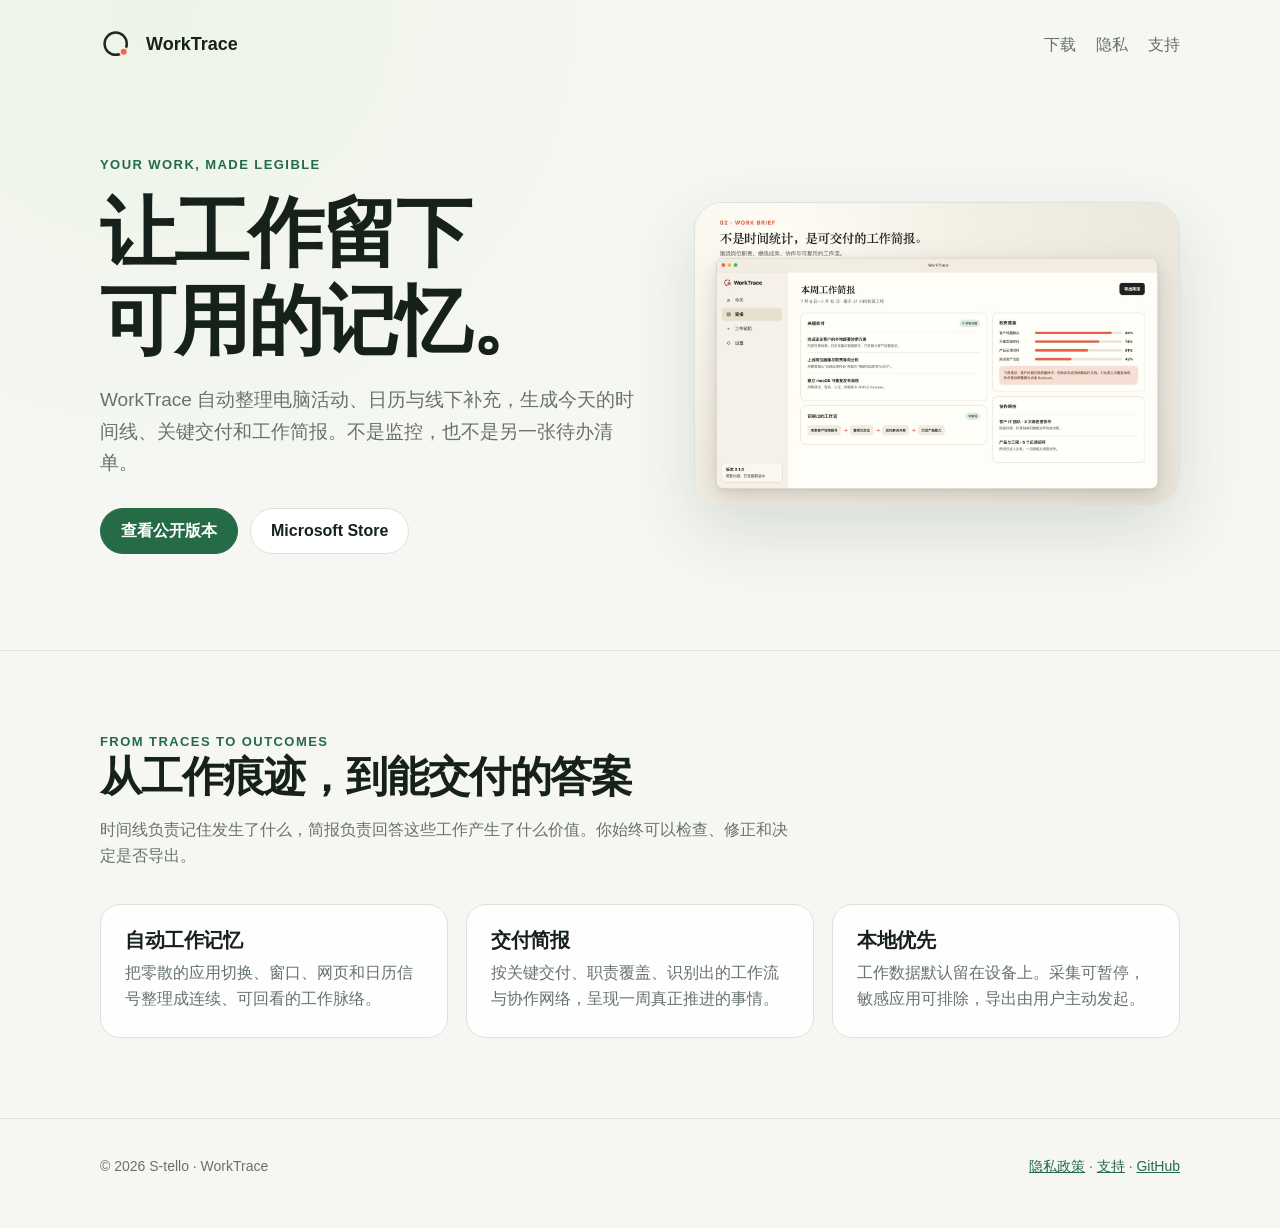
==== index.html @ e0256f33 "Add public WorkTrace website and privacy policy" ====
<!doctype html>
<html lang="zh-CN">
<head>
  <meta charset="utf-8">
  <meta name="viewport" content="width=device-width, initial-scale=1">
  <meta name="description" content="WorkTrace 把电脑活动与线下工作整理为可追溯的工作记忆和交付简报。">
  <title>WorkTrace — 让工作留下可用的记忆</title>
  <link rel="icon" href="brand/logo/worktrace-app-icon.svg">
  <link rel="stylesheet" href="assets/site.css">
</head>
<body>
  <header class="shell nav">
    <a class="brand" href="./"><img src="brand/logo/worktrace-mark.svg" alt=""><span>WorkTrace</span></a>
    <nav class="nav-links" aria-label="主导航">
      <a href="https://github.com/alextangson/worktrace-releases/releases">下载</a>
      <a href="privacy/">隐私</a>
      <a href="support/">支持</a>
    </nav>
  </header>

  <main>
    <section class="shell hero">
      <div>
        <div class="eyebrow">Your work, made legible</div>
        <h1>让工作留下<br>可用的记忆。</h1>
        <p class="lede">WorkTrace 自动整理电脑活动、日历与线下补充，生成今天的时间线、关键交付和工作简报。不是监控，也不是另一张待办清单。</p>
        <div class="actions">
          <a class="button primary" href="https://github.com/alextangson/worktrace-releases/releases">查看公开版本</a>
          <a class="button" href="https://apps.microsoft.com/detail/9NWC75WCXSVS">Microsoft Store</a>
        </div>
      </div>
      <img class="hero-art" src="brand/brief-1600x1000.png" alt="WorkTrace 工作简报界面，展示关键交付、职责覆盖、工作流和协作网络">
    </section>

    <section class="section">
      <div class="shell">
        <div class="eyebrow">From traces to outcomes</div>
        <h2>从工作痕迹，到能交付的答案</h2>
        <p class="section-intro">时间线负责记住发生了什么，简报负责回答这些工作产生了什么价值。你始终可以检查、修正和决定是否导出。</p>
        <div class="grid">
          <article class="card"><h3>自动工作记忆</h3><p>把零散的应用切换、窗口、网页和日历信号整理成连续、可回看的工作脉络。</p></article>
          <article class="card"><h3>交付简报</h3><p>按关键交付、职责覆盖、识别出的工作流与协作网络，呈现一周真正推进的事情。</p></article>
          <article class="card"><h3>本地优先</h3><p>工作数据默认留在设备上。采集可暂停，敏感应用可排除，导出由用户主动发起。</p></article>
        </div>
      </div>
    </section>
  </main>

  <footer>
    <div class="shell footer-row">
      <span>© 2026 S-tello · WorkTrace</span>
      <span><a href="privacy/">隐私政策</a> · <a href="support/">支持</a> · <a href="https://github.com/alextangson/worktrace-releases">GitHub</a></span>
    </div>
  </footer>
</body>
</html>
---- assets/site.css ----
:root {
  color-scheme: light;
  --ink: #17211b;
  --muted: #66736b;
  --paper: #f6f7f3;
  --card: rgba(255, 255, 255, 0.84);
  --line: #dce3dc;
  --accent: #246b46;
  --accent-soft: #e5f2e9;
}

* { box-sizing: border-box; }

html { scroll-behavior: smooth; }

body {
  margin: 0;
  color: var(--ink);
  background:
    radial-gradient(circle at 12% 0%, #edf4e7 0, transparent 34rem),
    var(--paper);
  font-family: Inter, ui-sans-serif, -apple-system, BlinkMacSystemFont, "Segoe UI", sans-serif;
  line-height: 1.65;
}

a { color: var(--accent); }

.shell {
  width: min(1080px, calc(100% - 40px));
  margin: 0 auto;
}

.nav {
  display: flex;
  align-items: center;
  justify-content: space-between;
  gap: 24px;
  padding: 28px 0;
}

.brand {
  display: inline-flex;
  align-items: center;
  gap: 12px;
  color: var(--ink);
  font-size: 18px;
  font-weight: 720;
  text-decoration: none;
}

.brand img { width: 34px; height: 34px; }

.nav-links { display: flex; flex-wrap: wrap; gap: 20px; }
.nav-links a { color: var(--muted); text-decoration: none; }
.nav-links a:hover { color: var(--ink); }

.hero {
  display: grid;
  grid-template-columns: 1.05fr .95fr;
  align-items: center;
  gap: 56px;
  padding: 64px 0 96px;
}

.eyebrow {
  color: var(--accent);
  font-size: 13px;
  font-weight: 760;
  letter-spacing: .11em;
  text-transform: uppercase;
}

h1, h2, h3 { line-height: 1.15; letter-spacing: -.025em; }
h1 { margin: 14px 0 20px; font-size: clamp(44px, 7vw, 76px); }
h2 { margin: 0 0 14px; font-size: clamp(28px, 4vw, 42px); }
h3 { margin: 0 0 8px; font-size: 20px; }

.lede { max-width: 650px; color: var(--muted); font-size: 19px; }

.actions { display: flex; flex-wrap: wrap; gap: 12px; margin-top: 30px; }
.button {
  display: inline-flex;
  align-items: center;
  justify-content: center;
  min-height: 46px;
  padding: 0 20px;
  border: 1px solid var(--line);
  border-radius: 999px;
  color: var(--ink);
  background: white;
  font-weight: 680;
  text-decoration: none;
}
.button.primary { border-color: var(--accent); color: white; background: var(--accent); }

.hero-art {
  width: 100%;
  border: 1px solid var(--line);
  border-radius: 28px;
  box-shadow: 0 26px 70px rgba(30, 55, 39, .14);
}

.section { padding: 80px 0; border-top: 1px solid var(--line); }
.section-intro { max-width: 700px; color: var(--muted); }
.grid { display: grid; grid-template-columns: repeat(3, 1fr); gap: 18px; margin-top: 34px; }
.card {
  padding: 24px;
  border: 1px solid var(--line);
  border-radius: 20px;
  background: var(--card);
}
.card p { margin: 0; color: var(--muted); }

.document { width: min(790px, calc(100% - 40px)); margin: 44px auto 96px; }
.document-header { padding-bottom: 34px; border-bottom: 1px solid var(--line); }
.document h1 { font-size: clamp(38px, 6vw, 60px); }
.document h2 { margin-top: 52px; font-size: 27px; }
.document h3 { margin-top: 28px; }
.document p, .document li { color: #465249; }
.document .meta { color: var(--muted); }
.callout { margin: 28px 0; padding: 20px 22px; border-radius: 16px; background: var(--accent-soft); }

footer { padding: 36px 0 50px; border-top: 1px solid var(--line); color: var(--muted); font-size: 14px; }
.footer-row { display: flex; justify-content: space-between; gap: 20px; flex-wrap: wrap; }

@media (max-width: 760px) {
  .hero { grid-template-columns: 1fr; padding-top: 36px; }
  .grid { grid-template-columns: 1fr; }
  .nav { align-items: flex-start; }
  .nav-links { justify-content: flex-end; gap: 12px; }
}
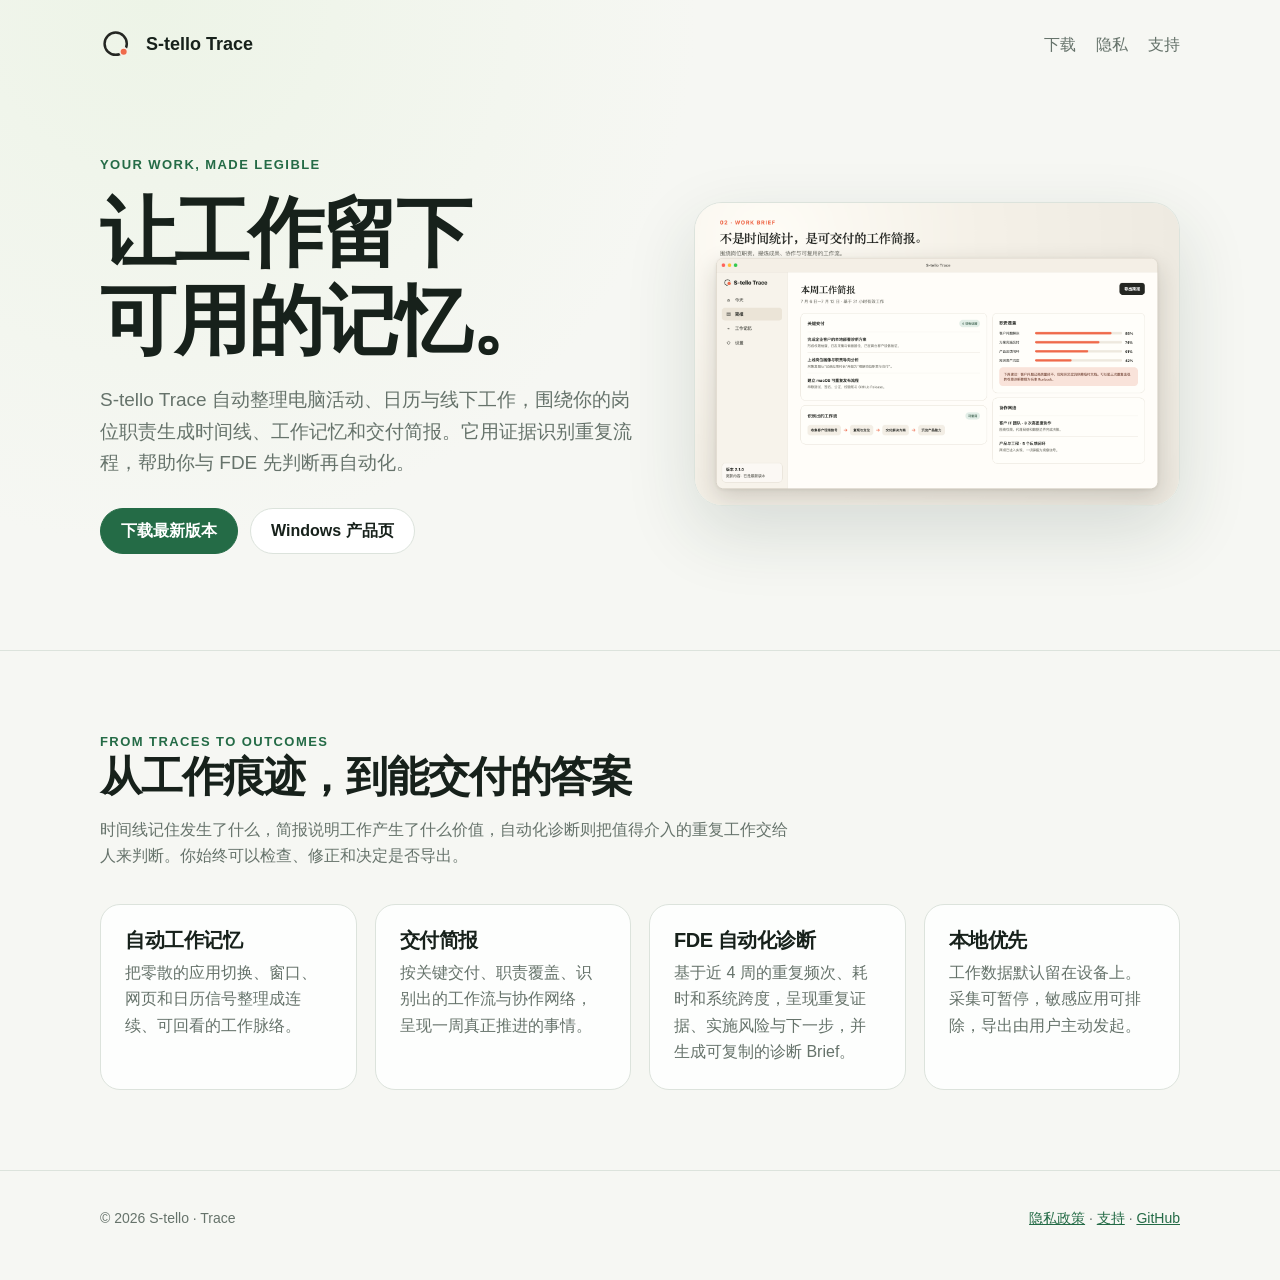
==== commit 44f721a4: "brand: rename public release site to S-tello Trace" ====
--- a/index.html
+++ b/index.html
@@ -3,14 +3,14 @@
 <head>
   <meta charset="utf-8">
   <meta name="viewport" content="width=device-width, initial-scale=1">
-  <meta name="description" content="WorkTrace 把电脑活动与线下工作整理为可追溯的工作记忆和交付简报。">
-  <title>WorkTrace — 让工作留下可用的记忆</title>
+  <meta name="description" content="S-tello Trace 把电脑活动与线下工作整理为可追溯的工作记忆、交付简报和自动化诊断。">
+  <title>S-tello Trace — 让工作留下可用的记忆</title>
   <link rel="icon" href="brand/logo/worktrace-app-icon.svg">
   <link rel="stylesheet" href="assets/site.css">
 </head>
 <body>
   <header class="shell nav">
-    <a class="brand" href="./"><img src="brand/logo/worktrace-mark.svg" alt=""><span>WorkTrace</span></a>
+    <a class="brand" href="./"><img src="brand/logo/worktrace-mark.svg" alt=""><span>S-tello Trace</span></a>
     <nav class="nav-links" aria-label="主导航">
       <a href="https://github.com/alextangson/worktrace-releases/releases">下载</a>
       <a href="privacy/">隐私</a>
@@ -23,23 +23,24 @@
       <div>
         <div class="eyebrow">Your work, made legible</div>
         <h1>让工作留下<br>可用的记忆。</h1>
-        <p class="lede">WorkTrace 自动整理电脑活动、日历与线下补充，生成今天的时间线、关键交付和工作简报。不是监控，也不是另一张待办清单。</p>
+        <p class="lede">S-tello Trace 自动整理电脑活动、日历与线下工作，围绕你的岗位职责生成时间线、工作记忆和交付简报。它用证据识别重复流程，帮助你与 FDE 先判断再自动化。</p>
         <div class="actions">
-          <a class="button primary" href="https://github.com/alextangson/worktrace-releases/releases">查看公开版本</a>
-          <a class="button" href="https://apps.microsoft.com/detail/9NWC75WCXSVS">Microsoft Store</a>
+          <a class="button primary" href="https://github.com/alextangson/worktrace-releases/releases">下载最新版本</a>
+          <a class="button" href="https://apps.microsoft.com/detail/9NWC75WCXSVS">Windows 产品页</a>
         </div>
       </div>
-      <img class="hero-art" src="brand/brief-1600x1000.png" alt="WorkTrace 工作简报界面，展示关键交付、职责覆盖、工作流和协作网络">
+      <img class="hero-art" src="brand/brief-1600x1000.png" alt="S-tello Trace 工作简报界面，展示关键交付、职责覆盖、工作流和协作网络">
     </section>
 
     <section class="section">
       <div class="shell">
         <div class="eyebrow">From traces to outcomes</div>
         <h2>从工作痕迹，到能交付的答案</h2>
-        <p class="section-intro">时间线负责记住发生了什么，简报负责回答这些工作产生了什么价值。你始终可以检查、修正和决定是否导出。</p>
+        <p class="section-intro">时间线记住发生了什么，简报说明工作产生了什么价值，自动化诊断则把值得介入的重复工作交给人来判断。你始终可以检查、修正和决定是否导出。</p>
         <div class="grid">
           <article class="card"><h3>自动工作记忆</h3><p>把零散的应用切换、窗口、网页和日历信号整理成连续、可回看的工作脉络。</p></article>
           <article class="card"><h3>交付简报</h3><p>按关键交付、职责覆盖、识别出的工作流与协作网络，呈现一周真正推进的事情。</p></article>
+          <article class="card"><h3>FDE 自动化诊断</h3><p>基于近 4 周的重复频次、耗时和系统跨度，呈现重复证据、实施风险与下一步，并生成可复制的诊断 Brief。</p></article>
           <article class="card"><h3>本地优先</h3><p>工作数据默认留在设备上。采集可暂停，敏感应用可排除，导出由用户主动发起。</p></article>
         </div>
       </div>
@@ -48,7 +49,7 @@
 
   <footer>
     <div class="shell footer-row">
-      <span>© 2026 S-tello · WorkTrace</span>
+      <span>© 2026 S-tello · Trace</span>
       <span><a href="privacy/">隐私政策</a> · <a href="support/">支持</a> · <a href="https://github.com/alextangson/worktrace-releases">GitHub</a></span>
     </div>
   </footer>
--- a/assets/site.css
+++ b/assets/site.css
@@ -102,7 +102,7 @@
 
 .section { padding: 80px 0; border-top: 1px solid var(--line); }
 .section-intro { max-width: 700px; color: var(--muted); }
-.grid { display: grid; grid-template-columns: repeat(3, 1fr); gap: 18px; margin-top: 34px; }
+.grid { display: grid; grid-template-columns: repeat(auto-fit, minmax(220px, 1fr)); gap: 18px; margin-top: 34px; }
 .card {
   padding: 24px;
   border: 1px solid var(--line);
